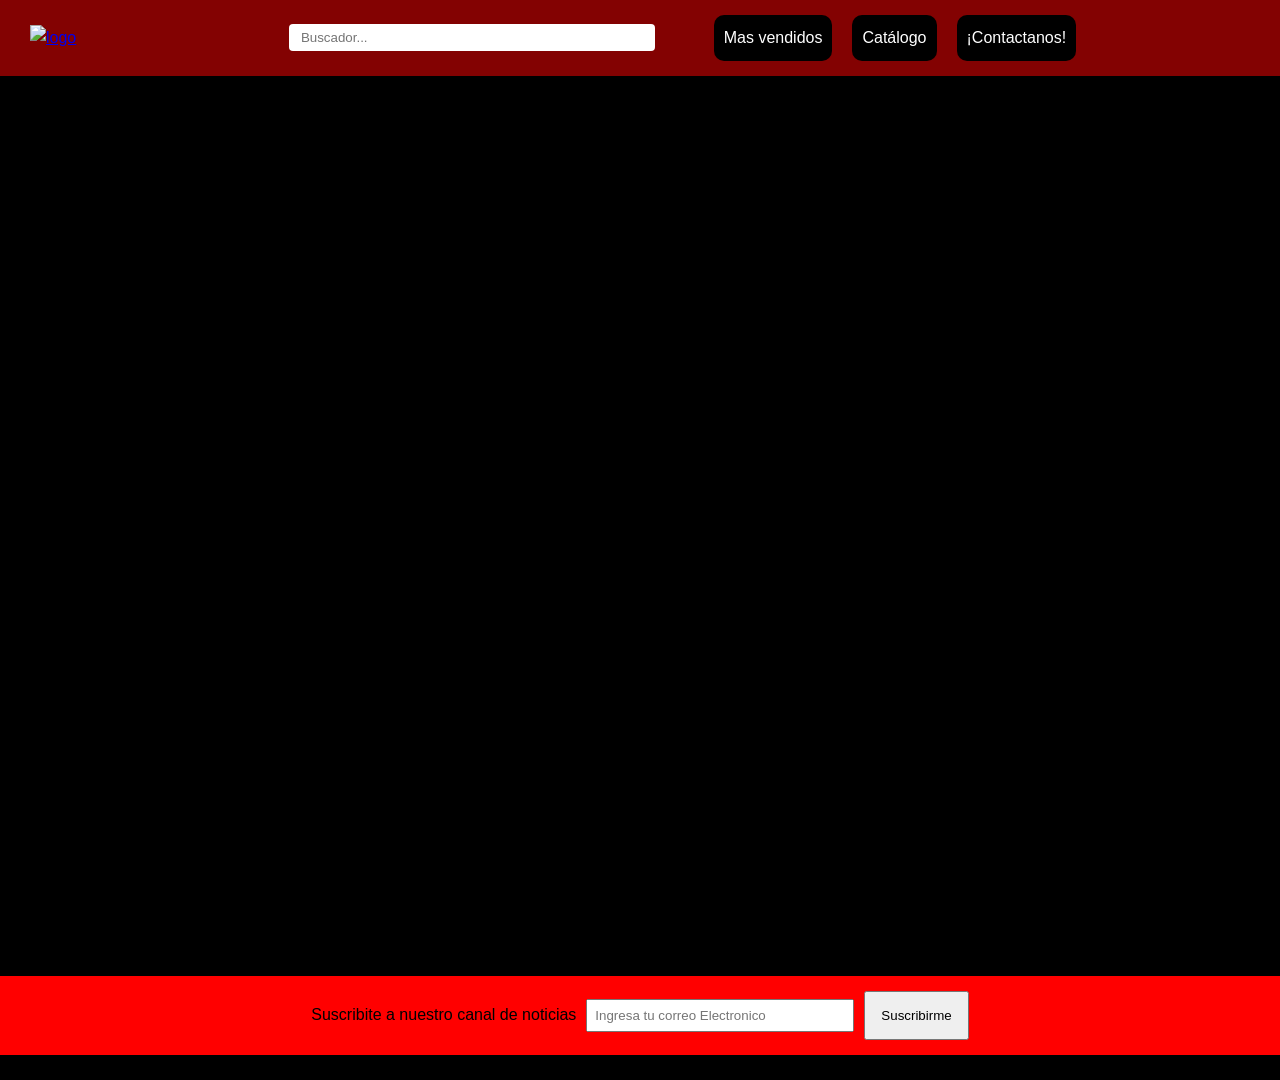
==== index.html @ 6c4f781f "Colores" ====
<!DOCTYPE html>
<html lang="es">
<head>
    <meta charset="UTF-8">
    <meta name="viewport" content="width=device-width, initial-scale=1.0">
    <title>Ases</title>
    <link rel="shortcut icon" href="./assets/img/Ases.favicon.ico" type="image/x-icon">
    <link rel="stylesheet" href="style.css">
    <link rel="stylesheet" href="./style/header.css">
    <link rel="stylesheet" href="./style/index.css">
</head>
<body>
    <header class="header-flex">
        <a href="index.html">
            <img class="logo" src="./assets/img/Ases.logo.png" alt="logo">
        </a>
        <div class="buscador-container">
            <input class="busqueda" type="search" placeholder="Buscador...">
        </div>
        <nav class="nav-flex">
            <div class="div-link-enc">
                <a class="hipervinc" href="/pages/masvendidos.html">Mas vendidos</a>
                <a class="hipervinc" href="/pages/catalogo.html">Catálogo</a>                
                <a class="hipervinc" href="/pages/contacto.html">¡Contactanos!</a>
            </div>
        </nav>
        <nav class="nav-flex">
            <div class="div-boton-enc">

                <a href="/pages/carrito.html">
                    <img id="cuenta" class="carrito" src="./assets/img/cuenta.png" alt="">
                </a>

                <a href="/pages/carrito.html">
                    <img id="carrito" class="carrito" src="./assets/img/carrito.png" alt="">
                </a>
            </div>
        </nav>
    </header>

    <main>

    </main>

    <footer>
        <div >
            <div class="pre-final">
                <p class="pre-final-texto">Suscribite a nuestro canal de noticias</p>
                <input type="email" placeholder="Ingresa tu correo Electronico">
                <button>Suscribirme</button>
            </div>
        </div>
        <div class="final">
            <p>Espacio</p>

        </div>
    </footer>
</body>

</html>
---- style.css ----
:root {
    --color-fondo: white;
    --color-primario: rgb(98, 30, 248)
}

*{
    padding: 0;
    margin: 0;
}

/*GENERAL*/

body {
    font-family: Arial, sans-serif;
    line-height: 1.6;
    background-color: white;
}

main {
    min-height: 100vh;
    display: flex;
    background-color: black;
}

.pre-final{
    font-family: Arial, Helvetica, sans-serif;
    background-color: red;
    display: flex;
    align-items: center;
    justify-content: center;
    padding: 15px;
    gap: 10px;
    
}
.pre-final button{
    padding: 15px;
}

.pre-final input {
    padding: 7px;
    width: 250px;
}

.pre-final-texto {
    font-family: 'Lucida Sans', 'Lucida Sans Regular', 'Lucida Grande', 'Lucida Sans Unicode', Geneva, Verdana, sans-serif;
}

.final {
    background-color: black;
}
---- style/header.css ----
/*HEADER*/

.header-flex {
    background-color: rgb(131, 2, 2);
    padding: 15px 30px;
    display: flex;
    justify-content: space-between; 
    align-items: center;            
    
}

.logo {
    width: 200px;
    height: auto;
    display: block;
}

/*BUSCADOR*/

.buscador-container {                   
    display: flex;
    justify-content: left;
    width: 30%;
}

.busqueda {
    padding: 6px 12px;
    border-radius: 4px;
    border: none;
    width: 100%;   
    max-width: 600px;
}

/*NAV DE LINKS Y BOTONES*/

.nav-flex {
    display: flex;
    align-items: center;
    gap: 20px;
}
/*LINKS*/
.div-link-enc{
    flex: 1;
    justify-content: center;
    display: flex;
    align-items: center;
    gap: 20px;
    
}

.div-boton-enc {
    display: flex;
    align-items: center;
    gap: 15px;
}

.hipervinc {
    color: var(--color-fondo);
    text-decoration: none;
    background-color: black;
    border-radius: 10px;
    padding: 10px;
}
/*BOTONES*/
.btn-enc {
    background-color: white;
    color: black;
    border: none;
    padding: 6px 12px;
    border-radius: 4px;
    cursor: pointer;
}

.carrito{
    width: 50px;
    height: auto;
    display: block;
}


/*Celular*/
@media(max-width: 479px){
    .header-flex {
        flex-direction: column;  /* Apila logo, buscador y menú */
        gap: 15px;
    }

    .buscador-container {
        width: 100%;             /* En Celular ocupa todo el ancho */
        max-width: 100%;
    }

    .nav-flex {
        flex-wrap: wrap;         /* Permite que los botones bajen si no entran */
        justify-content: center;
    }
}
/*Tablet*/
@media(min-width: 480px) and (max-width: 1024px){
    .header-flex {
        flex-direction:column;  
        gap: 15px;
    }

    .buscador-container {
        width: 100%;             
        max-width: 100%;
    }

    .nav-flex {
        flex-wrap: wrap;         
        justify-content: center;
    }
}
/*Computadora*/
@media(min-width: 1025px){
    body{
        background-color: white;
    }
}
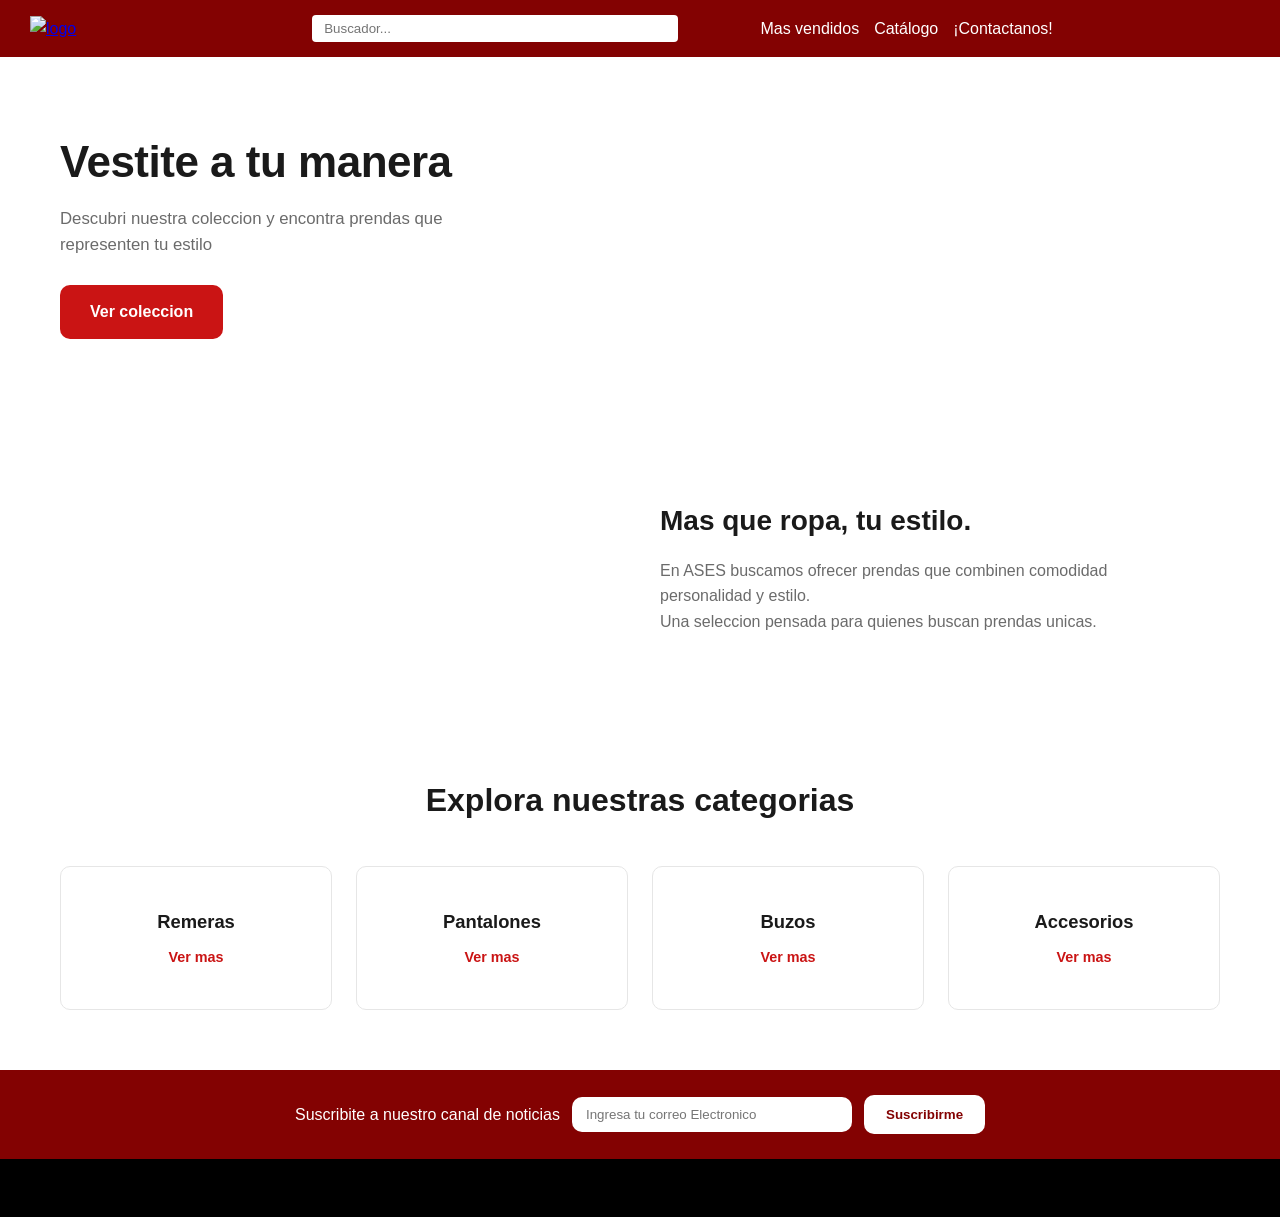
==== commit 9ceebe43: "Merge branch 'main' into rama-mauri" ====
--- a/index.html
+++ b/index.html
@@ -3,7 +3,7 @@
 <head>
     <meta charset="UTF-8">
     <meta name="viewport" content="width=device-width, initial-scale=1.0">
-    <title>Ases</title>
+    <title>Petite Ross</title>
     <link rel="shortcut icon" href="./assets/img/Ases.favicon.ico" type="image/x-icon">
     <link rel="stylesheet" href="style.css">
     <link rel="stylesheet" href="./style/header.css">
@@ -19,19 +19,19 @@
         </div>
         <nav class="nav-flex">
             <div class="div-link-enc">
-                <a class="hipervinc" href="/pages/masvendidos.html">Mas vendidos</a>
-                <a class="hipervinc" href="/pages/catalogo.html">Catálogo</a>                
-                <a class="hipervinc" href="/pages/contacto.html">¡Contactanos!</a>
+                <a class="hipervinc" href="./pages/masvendidos.html">Mas vendidos</a>
+                <a class="hipervinc" href="./pages/catalogo.html">Catálogo</a>                
+                <a class="hipervinc" href="./pages/contacto.html">¡Contactanos!</a>
             </div>
         </nav>
         <nav class="nav-flex">
             <div class="div-boton-enc">
 
-                <a href="/pages/carrito.html">
+                <a href="./pages/carrito.html">
                     <img id="cuenta" class="carrito" src="./assets/img/cuenta.png" alt="">
                 </a>
 
-                <a href="/pages/carrito.html">
+                <a href="./pages/carrito.html">
                     <img id="carrito" class="carrito" src="./assets/img/carrito.png" alt="">
                 </a>
             </div>
@@ -39,6 +39,63 @@
     </header>
 
     <main>
+
+        <section class="inicio">
+            
+            <div class="inicio-texto">
+                <h1>Vestite a tu manera</h1>
+
+                <p>Descubri nuestra coleccion y encontra prendas que representen tu estilo</p>
+
+                <a href="./pages/catalogo.html">Ver coleccion</a>
+
+            </div>
+
+            <div class="inicio-coleccion">
+                <img src="" alt="">
+            </div>
+        </section>
+        
+        <section class="acercaDe">
+            <div class="acercaDe-img">
+                <img src="" alt="">
+            </div>
+
+            <div class="acercaDe-texto">
+                <h3>Mas que ropa, tu estilo.</h3>
+            
+                <p>En ASES buscamos ofrecer prendas que combinen comodidad personalidad y estilo. <br> Una seleccion pensada para quienes buscan prendas unicas. </p>
+            </div>
+        </section>
+
+        <section class="categorias">
+
+            <h2>Explora nuestras categorias</h2>
+
+            <div class="categorias-grid">
+                <article class="categoria">
+                    <h3>Remeras</h3>
+                    <a href="./pages/catalogo.html">Ver mas</a>
+                </article>
+
+                <article class="categoria">
+                    <h3>Pantalones</h3>
+                    <a href="./pages/catalogo.html">Ver mas</a>
+                </article>
+
+                <article class="categoria">
+                    <h3>Buzos</h3>
+                    <a href="./pages/catalogo.html">Ver mas</a>
+                </article>
+
+                <article class="categoria">
+                    <h3>Accesorios</h3>
+                    <a href="./pages/catalogo.html">Ver mas</a>
+                </article>
+
+            </div>
+
+        </section>
 
     </main>
 
--- a/style.css
+++ b/style.css
@@ -1,50 +1,82 @@
 :root {
     --color-fondo: white;
-    --color-primario: rgb(98, 30, 248)
+    --color-primario: rgb(202, 20, 20);
+    --color-secundario: rgb(131, 2, 2);
+    --color-texto: #1a1a1a;
+    --color-texto-suave: #6b6b6b;
+    --color-borde: #e6e6e6;
+    --radius: 10px;
+    --transicion: 0.25s ease;
 }
 
 *{
     padding: 0;
     margin: 0;
+    box-sizing: border-box;
 }
 
 /*GENERAL*/
 
 body {
-    font-family: Arial, sans-serif;
+    font-family: 'Segoe UI', Arial, sans-serif;
     line-height: 1.6;
-    background-color: white;
+    background-color: var(--color-fondo);
+    color: var(--color-texto);
 }
 
 main {
-    min-height: 100vh;
-    display: flex;
-    background-color: black;
+    width: 100%;
 }
 
+/*NEWSLETTER*/
+
 .pre-final{
-    font-family: Arial, Helvetica, sans-serif;
-    background-color: red;
+    font-family: 'Segoe UI', Arial, sans-serif;
+    background-color: var(--color-secundario);
     display: flex;
     align-items: center;
     justify-content: center;
-    padding: 15px;
-    gap: 10px;
-    
+    padding: 25px 15px;
+    gap: 12px;
+    flex-wrap: wrap;
 }
+
 .pre-final button{
-    padding: 15px;
+    padding: 12px 22px;
+    border: none;
+    border-radius: var(--radius);
+    background-color: white;
+    color: var(--color-secundario);
+    font-weight: 600;
+    cursor: pointer;
+    transition: opacity var(--transicion);
+}
+
+.pre-final button:hover{
+    opacity: 0.85;
 }
 
 .pre-final input {
-    padding: 7px;
-    width: 250px;
+    padding: 10px 14px;
+    width: 280px;
+    border: none;
+    border-radius: var(--radius);
 }
 
 .pre-final-texto {
-    font-family: 'Lucida Sans', 'Lucida Sans Regular', 'Lucida Grande', 'Lucida Sans Unicode', Geneva, Verdana, sans-serif;
+    color: white;
+    font-weight: 500;
 }
 
 .final {
     background-color: black;
+    display: flex;
+    justify-content: center;
+    align-items: center;
+    padding: 18px;
 }
+
+.final p{
+    color: black;
+    font-size: 0.85rem;
+}
--- a/style/header.css
+++ b/style/header.css
@@ -32,7 +32,6 @@
 }
 
 /*NAV DE LINKS Y BOTONES*/
-
 .nav-flex {
     display: flex;
     align-items: center;
@@ -44,8 +43,8 @@
     justify-content: center;
     display: flex;
     align-items: center;
-    gap: 20px;
-    
+    gap: 15px;
+
 }
 
 .div-boton-enc {
@@ -57,9 +56,6 @@
 .hipervinc {
     color: var(--color-fondo);
     text-decoration: none;
-    background-color: black;
-    border-radius: 10px;
-    padding: 10px;
 }
 /*BOTONES*/
 .btn-enc {
@@ -81,17 +77,17 @@
 /*Celular*/
 @media(max-width: 479px){
     .header-flex {
-        flex-direction: column;  /* Apila logo, buscador y menú */
+        flex-direction: column;  
         gap: 15px;
     }
 
     .buscador-container {
-        width: 100%;             /* En Celular ocupa todo el ancho */
+        width: 100%;             
         max-width: 100%;
     }
 
     .nav-flex {
-        flex-wrap: wrap;         /* Permite que los botones bajen si no entran */
+        flex-wrap: wrap;         
         justify-content: center;
     }
 }
--- a/style/index.css
+++ b/style/index.css
@@ -0,0 +1,251 @@
+/* SECCION INICIO */
+
+.inicio{
+    display: grid;
+    grid-template-columns: 1fr 1fr;
+    align-items: center;
+    gap: 40px;
+    padding: 80px 60px;
+    max-width: 1280px;
+    margin: 0 auto;
+}
+
+.inicio-texto{
+    display: flex;
+    flex-direction: column;
+    align-items: flex-start;
+    gap: 18px;
+}
+
+.inicio-texto h1{
+    font-size: 2.75rem;
+    font-weight: 700;
+    line-height: 1.15;
+    letter-spacing: -0.5px;
+    color: var(--color-texto);
+}
+
+.inicio-texto p{
+    font-size: 1.05rem;
+    color: var(--color-texto-suave);
+    max-width: 420px;
+}
+
+.inicio-texto a{
+    display: inline-flex;
+    align-items: center;
+    justify-content: center;
+    padding: 14px 30px;
+    margin-top: 8px;
+    background-color: var(--color-primario);
+    color: white;
+    text-decoration: none;
+    font-weight: 600;
+    border-radius: var(--radius);
+    transition: background-color var(--transicion), transform var(--transicion);
+}
+
+.inicio-texto a:hover{
+    background-color: rgb(85, 1, 1);
+    transform: translateY(-2px);
+}
+
+.inicio-coleccion{
+    display: flex;
+    justify-content: center;
+    align-items: center;
+}
+
+.inicio-coleccion img{
+    width: 100%;
+    max-height: 480px;
+    object-fit: cover;
+    border-radius: var(--radius);
+    background-color: var(--color-borde);
+}
+
+/* SECCION ACERCA DE */
+
+.acercaDe{
+    display: grid;
+    grid-template-columns: 1fr 1fr;
+    align-items: center;
+    gap: 40px;
+    padding: 80px 60px;
+    max-width: 1280px;
+    margin: 0 auto;
+}
+
+.acercaDe-img{
+    display: flex;
+    justify-content: center;
+    align-items: center;
+}
+
+.acercaDe-img img{
+    width: 100%;
+    max-height: 380px;
+    object-fit: cover;
+    border-radius: var(--radius);
+    background-color: var(--color-borde);
+}
+
+.acercaDe-texto{
+    display: flex;
+    flex-direction: column;
+    gap: 14px;
+}
+
+.acercaDe-texto h3{
+    font-size: 1.75rem;
+    font-weight: 700;
+    color: var(--color-texto);
+}
+
+.acercaDe-texto p{
+    color: var(--color-texto-suave);
+    max-width: 480px;
+}
+
+/* SECCION CATEGORIAS */
+
+.categorias{
+    display: flex;
+    flex-direction: column;
+    align-items: center;
+    gap: 40px;
+    padding: 60px;
+    max-width: 1280px;
+    margin: 0 auto;
+}
+
+.categorias h2{
+    font-size: 2rem;
+    font-weight: 700;
+    text-align: center;
+    color: var(--color-texto);
+}
+
+.categorias-grid{
+    display: grid;
+    grid-template-columns: repeat(4, 1fr);
+    gap: 24px;
+    width: 100%;
+}
+
+.categoria{
+    display: flex;
+    flex-direction: column;
+    align-items: center;
+    justify-content: center;
+    gap: 10px;
+    padding: 40px 20px;
+    text-align: center;
+    border: 1px solid var(--color-borde);
+    border-radius: var(--radius);
+    transition: box-shadow var(--transicion), transform var(--transicion);
+}
+
+.categoria:hover{
+    box-shadow: 0 8px 24px rgba(0, 0, 0, 0.08);
+    transform: translateY(-4px);
+}
+
+.categoria h3{
+    font-size: 1.15rem;
+    font-weight: 600;
+    color: var(--color-texto);
+}
+
+.categoria a{
+    color: var(--color-primario);
+    text-decoration: none;
+    font-weight: 600;
+    font-size: 0.9rem;
+}
+
+.categoria a:hover{
+    text-decoration:underline ;
+}
+
+/*Celular*/
+@media (max-width: 479px){
+    .inicio, .acercaDe{
+        grid-template-columns: 1fr;
+        gap: 20px;
+        padding: 40px 24px;
+        text-align: center;
+    }
+
+    .inicio-texto{
+        align-items: center;
+    }
+
+    .inicio-texto h1{
+        font-size: 2rem;
+    }
+
+    .categorias{
+        padding: 40px 24px;
+    }
+
+    .categorias-grid{
+        grid-template-columns: 1fr;
+    }
+}
+
+/*Tablet*/
+@media (min-width: 480px) and (max-width: 1024px){
+    .inicio, .acercaDe{
+        grid-template-columns: 1fr;
+        gap: 30px;
+        padding: 60px 40px;
+        text-align: center;
+    }
+
+    .inicio-texto{
+        align-items: center;
+    }
+
+    .categorias{
+        padding: 50px 40px;
+    }
+
+    .categorias-grid{
+        grid-template-columns: repeat(2, 1fr);
+    }
+}
+
+/*Celular*/
+@media (max-width: 479px){
+    .inicio{
+        grid-template-columns: 1fr;
+        gap: 20px;
+    }
+
+    .acercaDe{
+        grid-template-columns: 1fr;
+        gap: 20px;
+    }
+
+    .categoria-grid{
+        grid-template-columns: 1fr;
+    }
+}
+
+/*Tablet*/
+@media (min-width: 480px) and (max-width: 1024px){
+    .inicio{
+        grid-template-columns: 1fr;
+        gap: 30px;
+    }
+
+    .acercaDe{
+        grid-template-columns: 1fr;
+        gap: 30px;
+    }
+
+    .categoria-grid{
+        grid-template-columns: repeat(2, 1fr);
+    }
+}
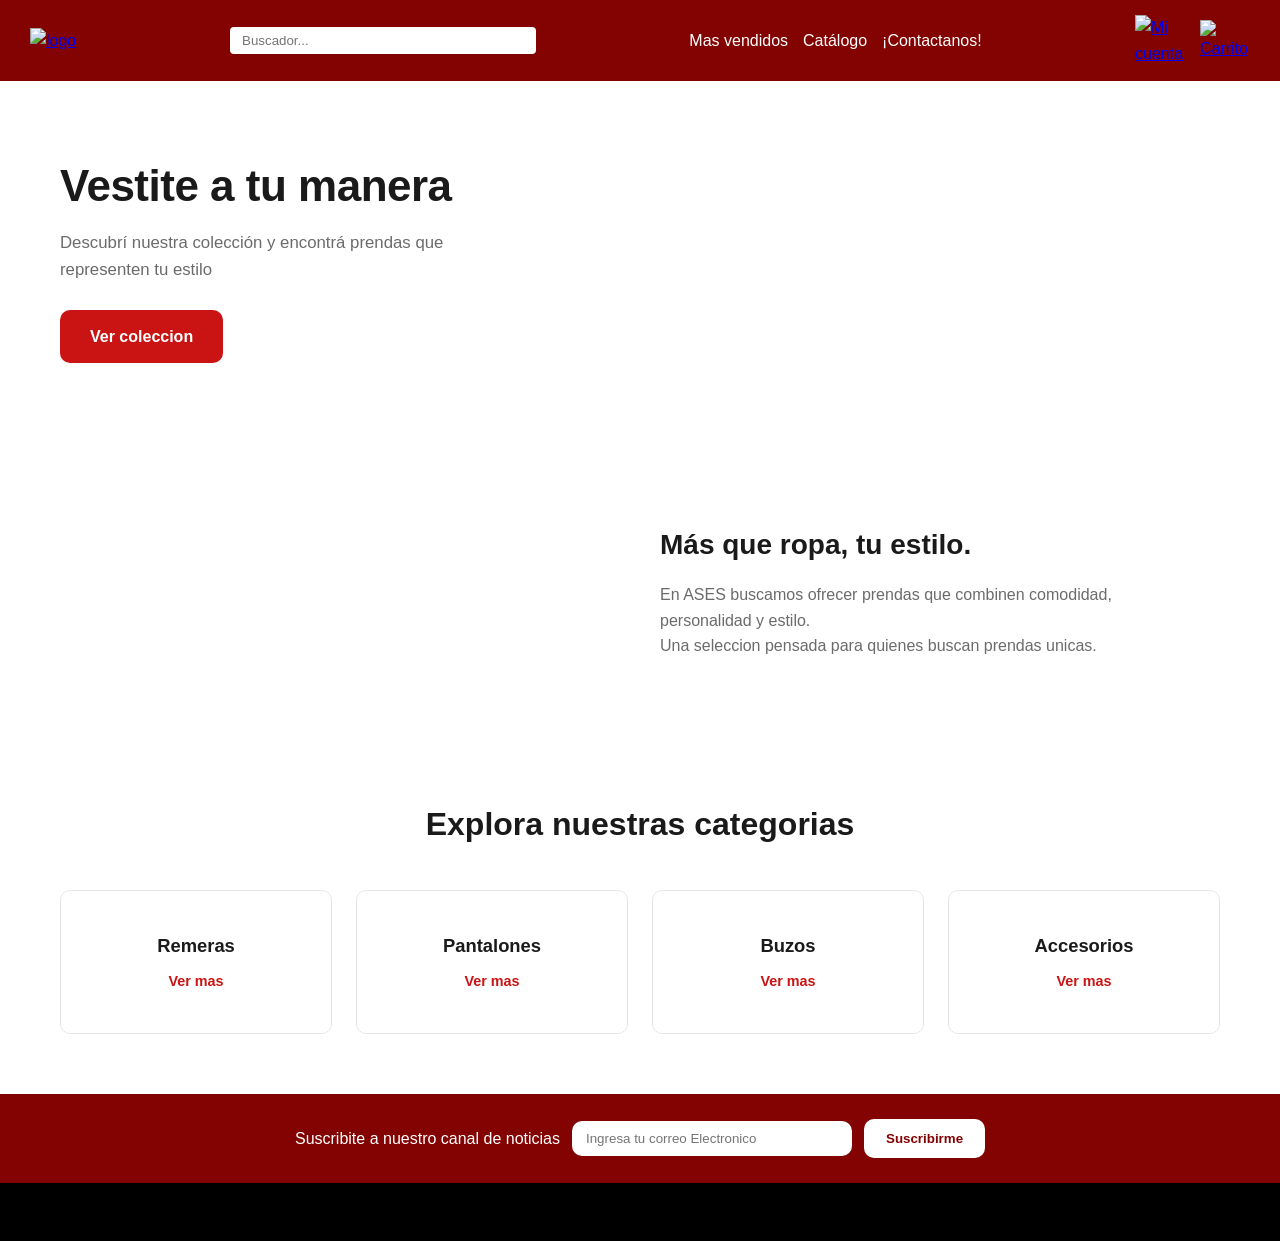
==== commit a1d2e2c0: "Avances" ====
--- a/index.html
+++ b/index.html
@@ -14,38 +14,46 @@
         <a href="index.html">
             <img class="logo" src="./assets/img/Ases.logo.png" alt="logo">
         </a>
-        <div class="buscador-container">
-            <input class="busqueda" type="search" placeholder="Buscador...">
+
+        <button class="menu-toggle" id="menu-toggle" aria-label="Abrir menú" aria-expanded="false" aria-controls="menu-mobile">
+            <span class="menu-toggle-barra"></span>
+            <span class="menu-toggle-barra"></span>
+            <span class="menu-toggle-barra"></span>
+        </button>
+
+        <div class="menu-mobile" id="menu-mobile">
+            <div class="buscador-container">
+                <input class="busqueda" type="search" placeholder="Buscador...">
+            </div>
+            <nav class="nav-flex">
+                <div class="div-link-enc">
+                    <a class="hipervinc" href="./pages/masvendidos.html">Mas vendidos</a>
+                    <a class="hipervinc" href="./pages/catalogo.html">Catálogo</a>
+                    <a class="hipervinc" href="./pages/contacto.html">¡Contactanos!</a>
+                </div>
+            </nav>
+            <nav class="nav-flex">
+                <div class="div-boton-enc">
+                    <a href="./pages/cuenta.html">
+                        <img id="cuenta" class="carrito" src="./assets/img/cuenta.png" alt="Mi cuenta">
+                    </a>
+                    <a href="./pages/carrito.html" class="carrito-link">
+                        <img id="carrito" class="carrito" src="./assets/img/carrito.png" alt="Carrito">
+                        <span class="carrito-contador">0</span>
+                    </a>
+                </div>
+            </nav>
         </div>
-        <nav class="nav-flex">
-            <div class="div-link-enc">
-                <a class="hipervinc" href="./pages/masvendidos.html">Mas vendidos</a>
-                <a class="hipervinc" href="./pages/catalogo.html">Catálogo</a>                
-                <a class="hipervinc" href="./pages/contacto.html">¡Contactanos!</a>
-            </div>
-        </nav>
-        <nav class="nav-flex">
-            <div class="div-boton-enc">
-
-                <a href="./pages/carrito.html">
-                    <img id="cuenta" class="carrito" src="./assets/img/cuenta.png" alt="">
-                </a>
-
-                <a href="./pages/carrito.html">
-                    <img id="carrito" class="carrito" src="./assets/img/carrito.png" alt="">
-                </a>
-            </div>
-        </nav>
     </header>
 
     <main>
 
         <section class="inicio">
-            
+
             <div class="inicio-texto">
                 <h1>Vestite a tu manera</h1>
 
-                <p>Descubri nuestra coleccion y encontra prendas que representen tu estilo</p>
+                <p>Descubrí nuestra colección y encontrá prendas que representen tu estilo</p>
 
                 <a href="./pages/catalogo.html">Ver coleccion</a>
 
@@ -55,16 +63,16 @@
                 <img src="" alt="">
             </div>
         </section>
-        
+
         <section class="acercaDe">
             <div class="acercaDe-img">
                 <img src="" alt="">
             </div>
 
             <div class="acercaDe-texto">
-                <h3>Mas que ropa, tu estilo.</h3>
-            
-                <p>En ASES buscamos ofrecer prendas que combinen comodidad personalidad y estilo. <br> Una seleccion pensada para quienes buscan prendas unicas. </p>
+                <h3>Más que ropa, tu estilo.</h3>
+
+                <p>En ASES buscamos ofrecer prendas que combinen comodidad, personalidad y estilo. <br> Una seleccion pensada para quienes buscan prendas unicas. </p>
             </div>
         </section>
 
@@ -108,10 +116,12 @@
             </div>
         </div>
         <div class="final">
-            <p>Espacio</p>
+            <p>ASES © 2026</p>
 
         </div>
     </footer>
+
+    <script src="./app.js"></script>
 </body>
 
-</html>+</html>
--- a/style.css
+++ b/style.css
@@ -1,82 +1,78 @@
-:root {
-    --color-fondo: white;
-    --color-primario: rgb(202, 20, 20);
-    --color-secundario: rgb(131, 2, 2);
-    --color-texto: #1a1a1a;
-    --color-texto-suave: #6b6b6b;
-    --color-borde: #e6e6e6;
-    --radius: 10px;
-    --transicion: 0.25s ease;
-}
-
-*{
-    padding: 0;
-    margin: 0;
-    box-sizing: border-box;
-}
-
-/*GENERAL*/
-
-body {
-    font-family: 'Segoe UI', Arial, sans-serif;
-    line-height: 1.6;
-    background-color: var(--color-fondo);
-    color: var(--color-texto);
-}
-
-main {
-    width: 100%;
-}
-
-/*NEWSLETTER*/
-
-.pre-final{
-    font-family: 'Segoe UI', Arial, sans-serif;
-    background-color: var(--color-secundario);
-    display: flex;
-    align-items: center;
-    justify-content: center;
-    padding: 25px 15px;
-    gap: 12px;
-    flex-wrap: wrap;
-}
-
-.pre-final button{
-    padding: 12px 22px;
-    border: none;
-    border-radius: var(--radius);
-    background-color: white;
-    color: var(--color-secundario);
-    font-weight: 600;
-    cursor: pointer;
-    transition: opacity var(--transicion);
-}
-
-.pre-final button:hover{
-    opacity: 0.85;
-}
-
-.pre-final input {
-    padding: 10px 14px;
-    width: 280px;
-    border: none;
-    border-radius: var(--radius);
-}
-
-.pre-final-texto {
-    color: white;
-    font-weight: 500;
-}
-
-.final {
-    background-color: black;
-    display: flex;
-    justify-content: center;
-    align-items: center;
-    padding: 18px;
-}
-
-.final p{
-    color: black;
-    font-size: 0.85rem;
-}+:root {
+    --color-fondo: white;
+    --color-primario: rgb(202, 20, 20);
+    --color-secundario: rgb(131, 2, 2);
+    --color-texto: #1a1a1a;
+    --color-texto-suave: #6b6b6b;
+    --color-borde: #e6e6e6;
+    --radius: 10px;
+    --transicion: 0.25s ease;
+}
+
+*{
+    padding: 0;
+    margin: 0;
+    box-sizing: border-box;
+}
+
+body {
+    font-family: 'Segoe UI', Arial, sans-serif;
+    line-height: 1.6;
+    background-color: var(--color-fondo);
+    color: var(--color-texto);
+}
+
+main {
+    width: 100%;
+}
+
+.pre-final{
+    font-family: 'Segoe UI', Arial, sans-serif;
+    background-color: var(--color-secundario);
+    display: flex;
+    align-items: center;
+    justify-content: center;
+    padding: 25px 15px;
+    gap: 12px;
+    flex-wrap: wrap;
+}
+
+.pre-final button{
+    padding: 12px 22px;
+    border: none;
+    border-radius: var(--radius);
+    background-color: white;
+    color: var(--color-secundario);
+    font-weight: 600;
+    cursor: pointer;
+    transition: opacity var(--transicion);
+}
+
+.pre-final button:hover{
+    opacity: 0.85;
+}
+
+.pre-final input {
+    padding: 10px 14px;
+    width: 280px;
+    border: none;
+    border-radius: var(--radius);
+}
+
+.pre-final-texto {
+    color: white;
+    font-weight: 500;
+}
+
+.final {
+    background-color: black;
+    display: flex;
+    justify-content: center;
+    align-items: center;
+    padding: 18px;
+}
+
+.final p{
+    color: black;
+    font-size: 0.85rem;
+}
--- a/style/header.css
+++ b/style/header.css
@@ -1,12 +1,10 @@
-/*HEADER*/
-
 .header-flex {
     background-color: rgb(131, 2, 2);
     padding: 15px 30px;
     display: flex;
-    justify-content: space-between; 
-    align-items: center;            
-    
+    justify-content: space-between;
+    align-items: center;
+    flex-wrap: wrap;
 }
 
 .logo {
@@ -15,9 +13,7 @@
     display: block;
 }
 
-/*BUSCADOR*/
-
-.buscador-container {                   
+.buscador-container {
     display: flex;
     justify-content: left;
     width: 30%;
@@ -27,17 +23,24 @@
     padding: 6px 12px;
     border-radius: 4px;
     border: none;
-    width: 100%;   
+    width: 100%;
     max-width: 600px;
 }
 
-/*NAV DE LINKS Y BOTONES*/
+.menu-mobile {
+    display: flex;
+    align-items: center;
+    gap: 20px;
+    flex: 1;
+    justify-content: space-between;
+}
+
 .nav-flex {
     display: flex;
     align-items: center;
     gap: 20px;
 }
-/*LINKS*/
+
 .div-link-enc{
     flex: 1;
     justify-content: center;
@@ -57,7 +60,7 @@
     color: var(--color-fondo);
     text-decoration: none;
 }
-/*BOTONES*/
+
 .btn-enc {
     background-color: white;
     color: black;
@@ -73,44 +76,81 @@
     display: block;
 }
 
+.menu-toggle {
+    display: none;
+    flex-direction: column;
+    justify-content: space-between;
+    width: 28px;
+    height: 20px;
+    background: none;
+    border: none;
+    cursor: pointer;
+    padding: 0;
+    z-index: 20;
+}
 
-/*Celular*/
-@media(max-width: 479px){
-    .header-flex {
-        flex-direction: column;  
+.menu-toggle-barra {
+    display: block;
+    height: 3px;
+    width: 100%;
+    background-color: white;
+    border-radius: 2px;
+    transition: transform 0.3s ease, opacity 0.3s ease;
+}
+
+.menu-toggle.activo .menu-toggle-barra:nth-child(1) {
+    transform: translateY(8.5px) rotate(45deg);
+}
+
+.menu-toggle.activo .menu-toggle-barra:nth-child(2) {
+    opacity: 0;
+}
+
+.menu-toggle.activo .menu-toggle-barra:nth-child(3) {
+    transform: translateY(-8.5px) rotate(-45deg);
+}
+
+@media (max-width: 1024px) {
+    .menu-toggle {
+        display: flex;
+    }
+
+    .menu-mobile {
+        flex-basis: 100%;
+        flex-direction: column;
+        align-items: stretch;
         gap: 15px;
+        max-height: 0;
+        opacity: 0;
+        overflow: hidden;
+        margin-top: 0;
+        transition: max-height 0.35s ease, opacity 0.3s ease, margin-top 0.3s ease;
+    }
+
+    .menu-mobile.menu-abierto {
+        max-height: 600px;
+        opacity: 1;
+        margin-top: 15px;
     }
 
     .buscador-container {
-        width: 100%;             
+        width: 100%;
         max-width: 100%;
     }
 
     .nav-flex {
-        flex-wrap: wrap;         
+        flex-wrap: wrap;
         justify-content: center;
+        width: 100%;
+    }
+
+    .div-link-enc {
+        flex-wrap: wrap;
     }
 }
-/*Tablet*/
-@media(min-width: 480px) and (max-width: 1024px){
-    .header-flex {
-        flex-direction:column;  
-        gap: 15px;
-    }
 
-    .buscador-container {
-        width: 100%;             
-        max-width: 100%;
-    }
-
-    .nav-flex {
-        flex-wrap: wrap;         
-        justify-content: center;
-    }
-}
-/*Computadora*/
 @media(min-width: 1025px){
     body{
         background-color: white;
     }
-}+}
--- a/style/index.css
+++ b/style/index.css
@@ -1,5 +1,3 @@
-/* SECCION INICIO */
-
 .inicio{
     display: grid;
     grid-template-columns: 1fr 1fr;
@@ -64,8 +62,6 @@
     background-color: var(--color-borde);
 }
 
-/* SECCION ACERCA DE */
-
 .acercaDe{
     display: grid;
     grid-template-columns: 1fr 1fr;
@@ -106,8 +102,6 @@
     color: var(--color-texto-suave);
     max-width: 480px;
 }
-
-/* SECCION CATEGORIAS */
 
 .categorias{
     display: flex;
@@ -168,7 +162,6 @@
     text-decoration:underline ;
 }
 
-/*Celular*/
 @media (max-width: 479px){
     .inicio, .acercaDe{
         grid-template-columns: 1fr;
@@ -194,7 +187,6 @@
     }
 }
 
-/*Tablet*/
 @media (min-width: 480px) and (max-width: 1024px){
     .inicio, .acercaDe{
         grid-template-columns: 1fr;
@@ -216,36 +208,3 @@
     }
 }
 
-/*Celular*/
-@media (max-width: 479px){
-    .inicio{
-        grid-template-columns: 1fr;
-        gap: 20px;
-    }
-
-    .acercaDe{
-        grid-template-columns: 1fr;
-        gap: 20px;
-    }
-
-    .categoria-grid{
-        grid-template-columns: 1fr;
-    }
-}
-
-/*Tablet*/
-@media (min-width: 480px) and (max-width: 1024px){
-    .inicio{
-        grid-template-columns: 1fr;
-        gap: 30px;
-    }
-
-    .acercaDe{
-        grid-template-columns: 1fr;
-        gap: 30px;
-    }
-
-    .categoria-grid{
-        grid-template-columns: repeat(2, 1fr);
-    }
-}
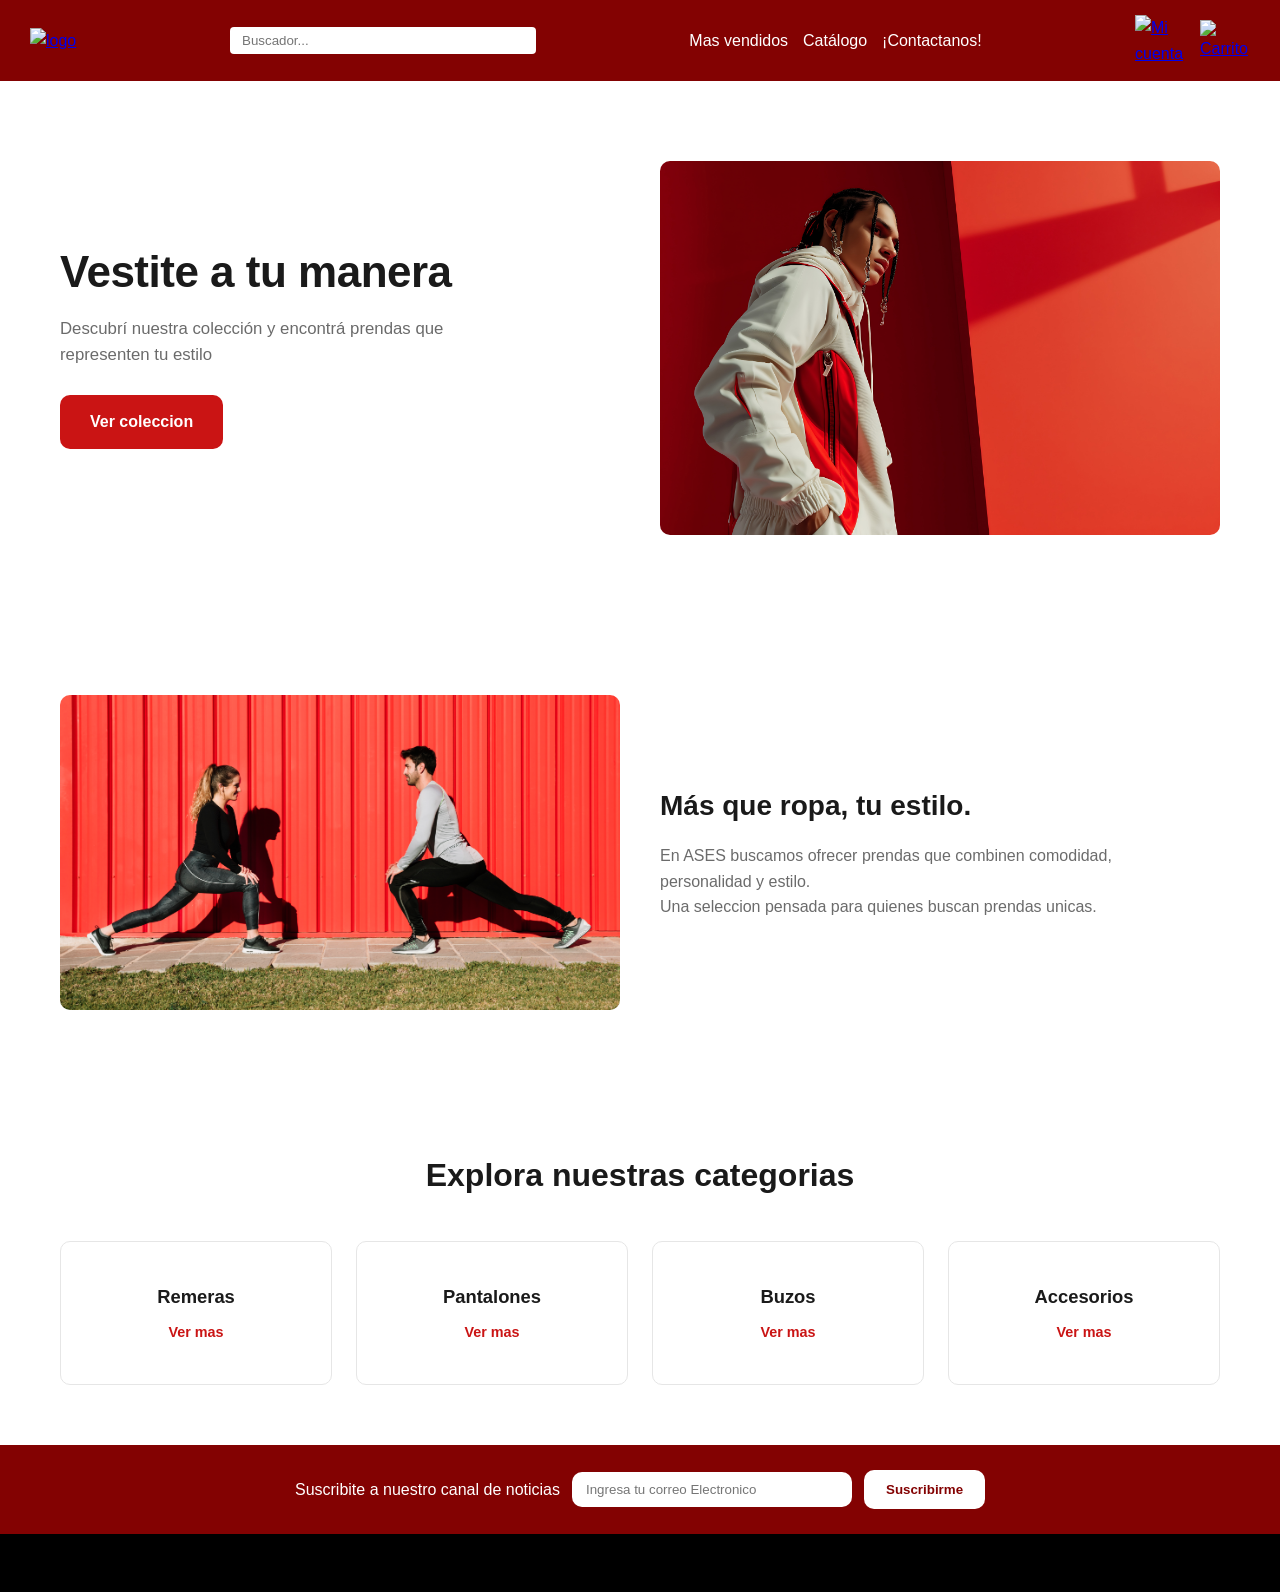
==== commit b2f659ef: "Finalizacion" ====
--- a/index.html
+++ b/index.html
@@ -3,7 +3,7 @@
 <head>
     <meta charset="UTF-8">
     <meta name="viewport" content="width=device-width, initial-scale=1.0">
-    <title>Petite Ross</title>
+    <title>ASES</title>
     <link rel="shortcut icon" href="./assets/img/Ases.favicon.ico" type="image/x-icon">
     <link rel="stylesheet" href="style.css">
     <link rel="stylesheet" href="./style/header.css">
@@ -60,13 +60,13 @@
             </div>
 
             <div class="inicio-coleccion">
-                <img src="" alt="">
+                <img src="./assets/img/carrusell/img_1.jpg" alt="">
             </div>
         </section>
 
         <section class="acercaDe">
             <div class="acercaDe-img">
-                <img src="" alt="">
+                <img src="./assets/img/carrusell/img_2.jpg" alt="">
             </div>
 
             <div class="acercaDe-texto">
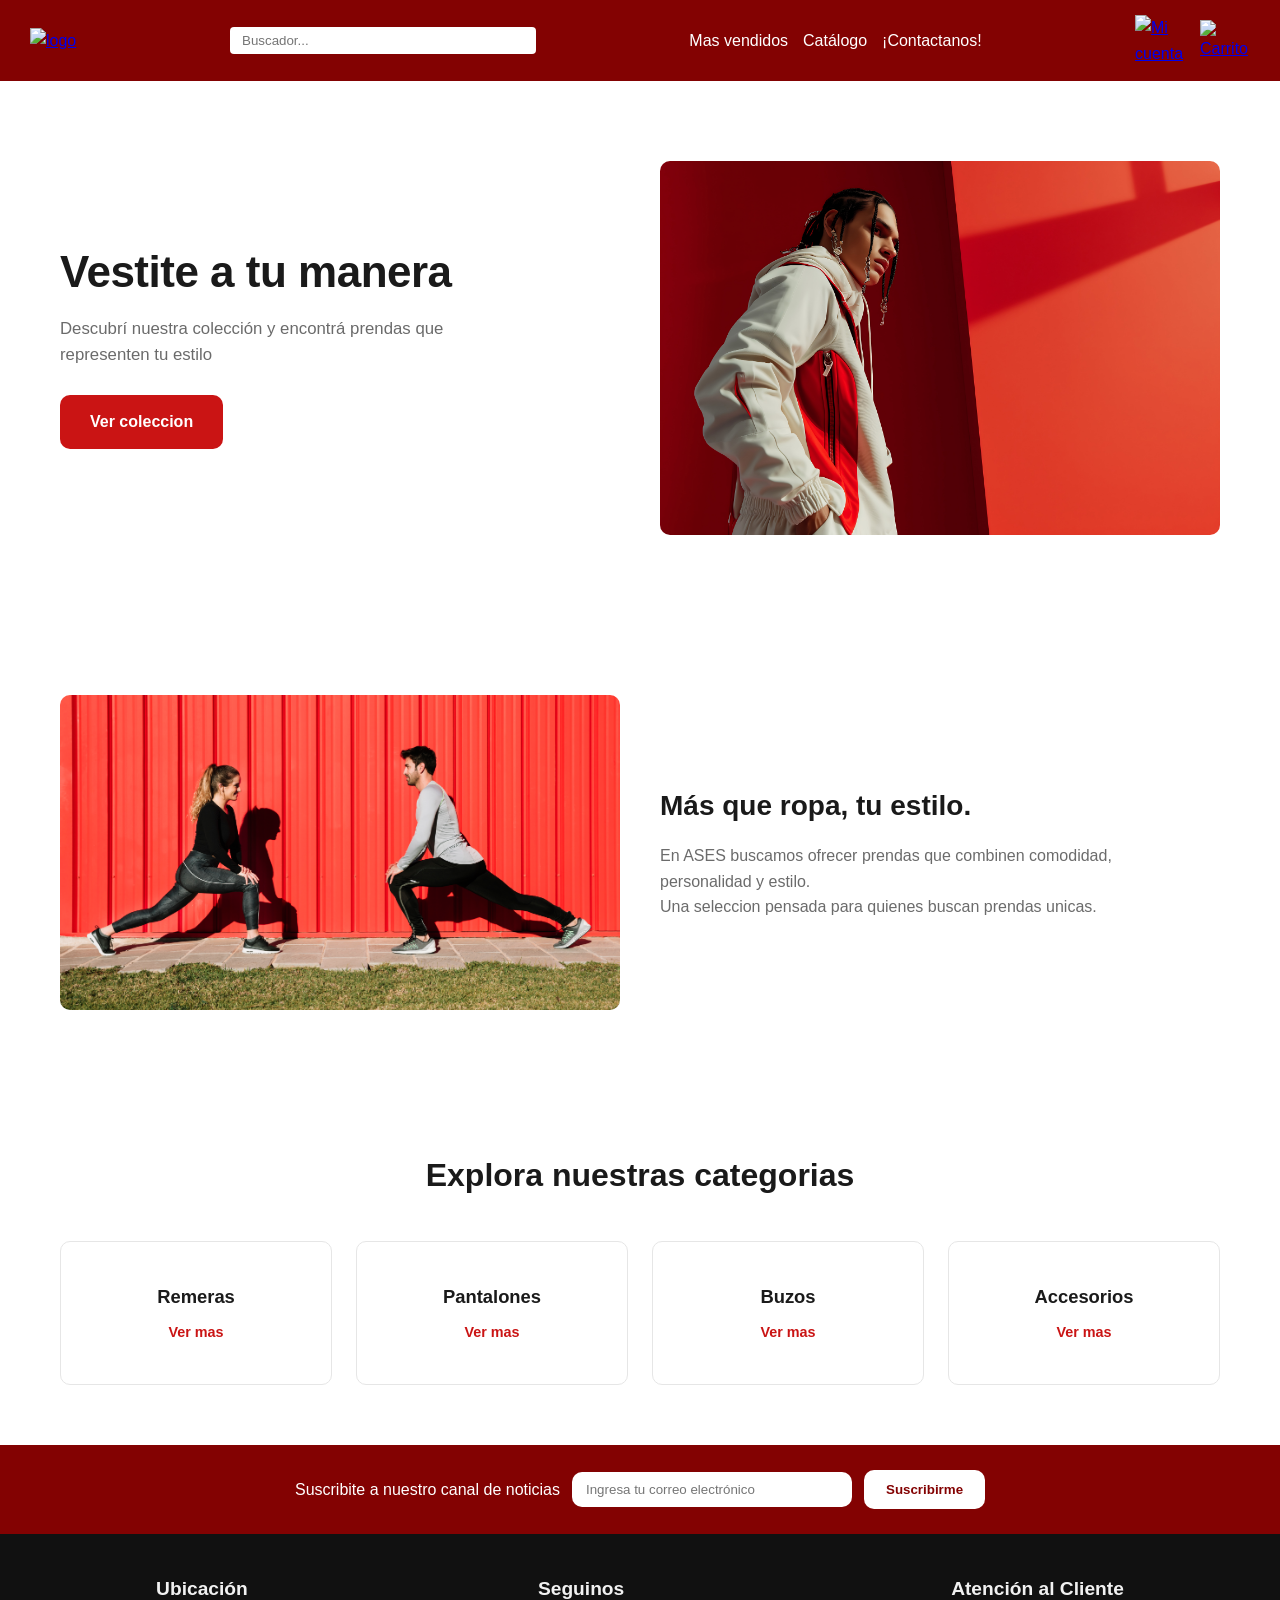
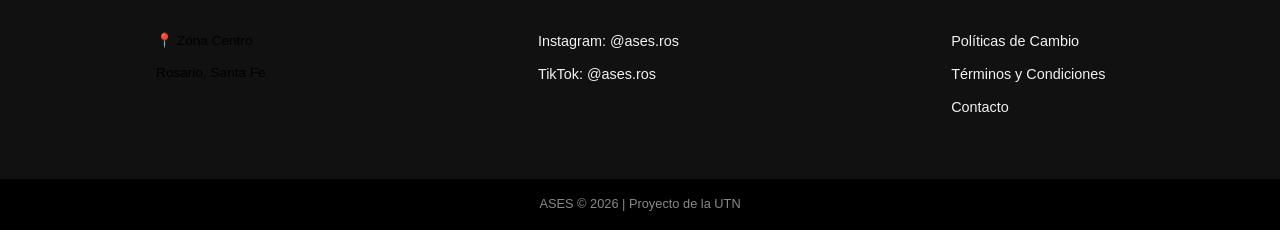
==== commit a08b1904: "Footer" ====
--- a/index.html
+++ b/index.html
@@ -1,5 +1,6 @@
 <!DOCTYPE html>
 <html lang="es">
+
 <head>
     <meta charset="UTF-8">
     <meta name="viewport" content="width=device-width, initial-scale=1.0">
@@ -9,13 +10,15 @@
     <link rel="stylesheet" href="./style/header.css">
     <link rel="stylesheet" href="./style/index.css">
 </head>
+
 <body>
     <header class="header-flex">
         <a href="index.html">
             <img class="logo" src="./assets/img/Ases.logo.png" alt="logo">
         </a>
 
-        <button class="menu-toggle" id="menu-toggle" aria-label="Abrir menú" aria-expanded="false" aria-controls="menu-mobile">
+        <button class="menu-toggle" id="menu-toggle" aria-label="Abrir menú" aria-expanded="false"
+            aria-controls="menu-mobile">
             <span class="menu-toggle-barra"></span>
             <span class="menu-toggle-barra"></span>
             <span class="menu-toggle-barra"></span>
@@ -72,7 +75,8 @@
             <div class="acercaDe-texto">
                 <h3>Más que ropa, tu estilo.</h3>
 
-                <p>En ASES buscamos ofrecer prendas que combinen comodidad, personalidad y estilo. <br> Una seleccion pensada para quienes buscan prendas unicas. </p>
+                <p>En ASES buscamos ofrecer prendas que combinen comodidad, personalidad y estilo. <br> Una seleccion
+                    pensada para quienes buscan prendas unicas. </p>
             </div>
         </section>
 
@@ -108,20 +112,40 @@
     </main>
 
     <footer>
-        <div >
+        <div>
             <div class="pre-final">
                 <p class="pre-final-texto">Suscribite a nuestro canal de noticias</p>
-                <input type="email" placeholder="Ingresa tu correo Electronico">
+                <input type="email" placeholder="Ingresa tu correo electrónico">
                 <button>Suscribirme</button>
             </div>
         </div>
+
         <div class="final">
-            <p>ASES © 2026</p>
+            <div class="footer-columna">
+                <h3>Ubicación</h3>
+                <p>📍 Zona Centro</p>
+                <p>Rosario, Santa Fe</p>
+            </div>
 
+            <div class="footer-columna">
+                <h3>Seguinos</h3>
+                <a href="https://instagram.com/ases.ros" target="_blank">Instagram: @ases.ros</a>
+                <a href="#">TikTok: @ases.ros</a>
+            </div>
+
+            <div class="footer-columna">
+                <h3>Atención al Cliente</h3>
+                <a href="#">Políticas de Cambio</a>
+                <a href="#">Términos y Condiciones</a>
+                <a href="#">Contacto</a>
+            </div>
+        </div>
+
+        <div class="copyright">
+            <p>ASES © 2026 | Proyecto de la UTN</p>
         </div>
     </footer>
-
     <script src="./app.js"></script>
 </body>
 
-</html>
+</html>
--- a/style.css
+++ b/style.css
@@ -65,11 +65,45 @@
 }
 
 .final {
-    background-color: black;
+    background-color: #111; 
+    color: #fff;
     display: flex;
-    justify-content: center;
-    align-items: center;
-    padding: 18px;
+    justify-content: space-around;
+    padding: 40px 20px;
+    flex-wrap: wrap; 
+}
+
+.footer-columna {
+    display: flex;
+    flex-direction: column;
+    gap: 10px;
+    margin-bottom: 20px;
+}
+
+.footer-columna h3 {
+    font-size: 1.2rem;
+    margin-bottom: 15px;
+    color: #f1f1f1;
+}
+
+.footer-columna p, 
+.footer-columna a {
+    color: #f3f1f1;
+    text-decoration: none;
+    font-size: 0.9rem;
+    transition: color 0.3s ease;
+}
+
+.footer-columna a:hover {
+    color: #fff; 
+}
+
+.copyright {
+    background-color: #000;
+    color: #888;
+    text-align: center;
+    padding: 15px 0;
+    font-size: 0.8rem;
 }
 
 .final p{
